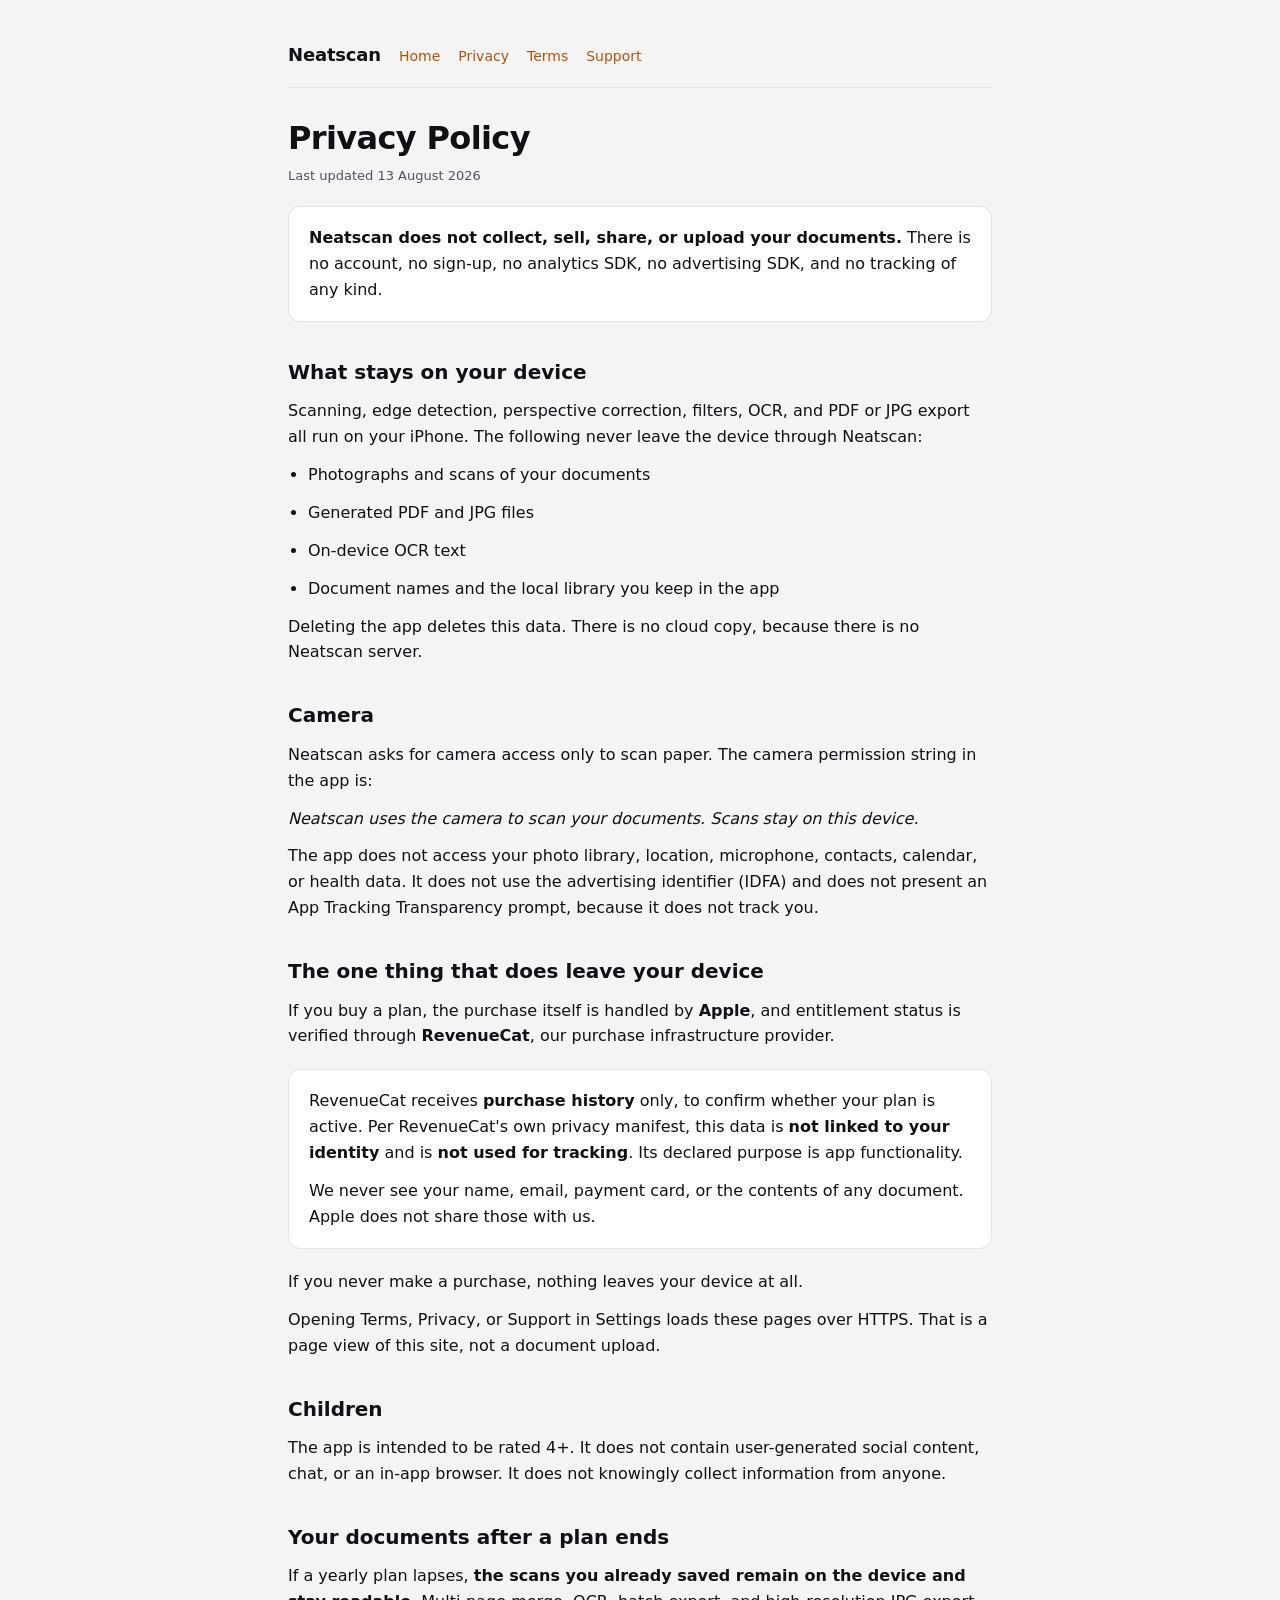
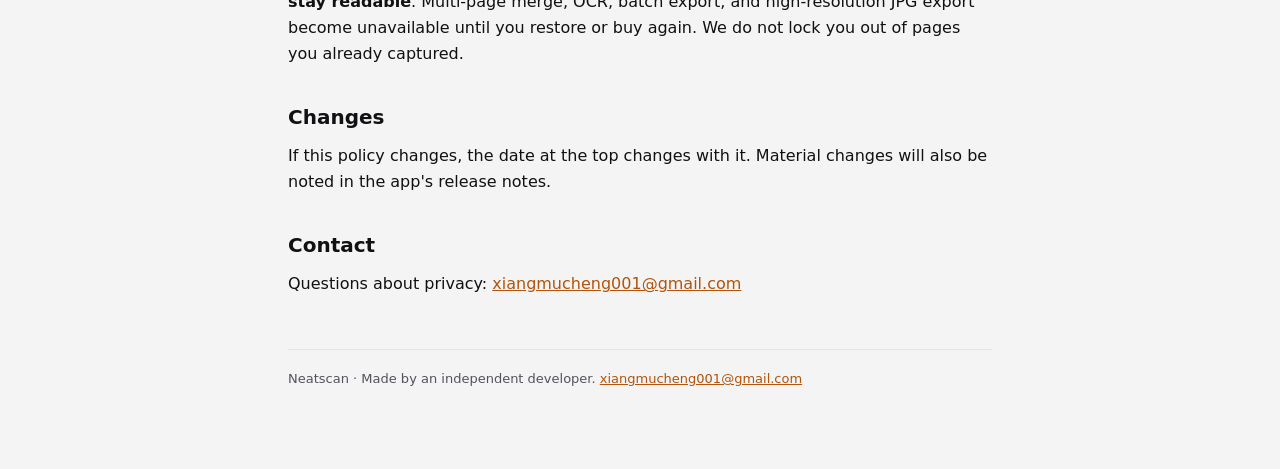
==== privacy.html @ aec73357 "Add Neatscan legal pages (privacy, terms, support)." ====
<!DOCTYPE html><html lang="en"><head><meta charset="utf-8">
<meta name="viewport" content="width=device-width, initial-scale=1">
<title>Privacy Policy · Neatscan</title>
<link rel="stylesheet" href="style.css"></head><body><div class="wrap">
<nav><span class="brand">Neatscan</span>
<a href="index.html">Home</a><a href="privacy.html">Privacy</a><a href="terms.html">Terms</a><a href="support.html">Support</a></nav>
<h1>Privacy Policy</h1>
<p class="updated">Last updated 13 August 2026</p>

<div class="card">
<p><strong>Neatscan does not collect, sell, share, or upload your documents.</strong>
There is no account, no sign-up, no analytics SDK, no advertising SDK, and no tracking of any kind.</p>
</div>

<h2>What stays on your device</h2>
<p>Scanning, edge detection, perspective correction, filters, OCR, and PDF or JPG export all run on your iPhone. The following never leave the device through Neatscan:</p>
<ul>
<li>Photographs and scans of your documents</li>
<li>Generated PDF and JPG files</li>
<li>On-device OCR text</li>
<li>Document names and the local library you keep in the app</li>
</ul>
<p>Deleting the app deletes this data. There is no cloud copy, because there is no Neatscan server.</p>

<h2>Camera</h2>
<p>Neatscan asks for camera access only to scan paper. The camera permission string in the app is:</p>
<p><em>Neatscan uses the camera to scan your documents. Scans stay on this device.</em></p>
<p>The app does not access your photo library, location, microphone, contacts, calendar, or health data. It does not use the advertising identifier (IDFA) and does not present an App Tracking Transparency prompt, because it does not track you.</p>

<h2>The one thing that does leave your device</h2>
<p>If you buy a plan, the purchase itself is handled by <strong>Apple</strong>, and entitlement status is verified through <strong>RevenueCat</strong>, our purchase infrastructure provider.</p>
<div class="card">
<p>RevenueCat receives <strong>purchase history</strong> only, to confirm whether your plan is active.
Per RevenueCat's own privacy manifest, this data is <strong>not linked to your identity</strong> and is
<strong>not used for tracking</strong>. Its declared purpose is app functionality.</p>
<p>We never see your name, email, payment card, or the contents of any document. Apple does not share those with us.</p>
</div>
<p>If you never make a purchase, nothing leaves your device at all.</p>
<p>Opening Terms, Privacy, or Support in Settings loads these pages over HTTPS. That is a page view of this site, not a document upload.</p>

<h2>Children</h2>
<p>The app is intended to be rated 4+. It does not contain user-generated social content, chat, or an in-app browser. It does not knowingly collect information from anyone.</p>

<h2>Your documents after a plan ends</h2>
<p>If a yearly plan lapses, <strong>the scans you already saved remain on the device and stay readable</strong>. Multi-page merge, OCR, batch export, and high-resolution JPG export become unavailable until you restore or buy again. We do not lock you out of pages you already captured.</p>

<h2>Changes</h2>
<p>If this policy changes, the date at the top changes with it. Material changes will also be noted in the app's release notes.</p>

<h2>Contact</h2>
<p>Questions about privacy: <a href="mailto:xiangmucheng001@gmail.com">xiangmucheng001@gmail.com</a></p>
<footer>Neatscan · Made by an independent developer.
<a href="mailto:xiangmucheng001@gmail.com">xiangmucheng001@gmail.com</a></footer>
</div></body></html>
---- style.css ----
:root{
  --bg:#F4F4F5;
  --surface:#FFFFFF;
  --ink:#111114;
  --muted:#52525B;
  --accent:#B45309;
  --line:#E4E4E7;
}
@media (prefers-color-scheme:dark){
  :root{
    --bg:#18181B;
    --surface:#27272A;
    --ink:#FFFFFF;
    --muted:#A1A1AA;
    --accent:#F59E0B;
    --line:#3F3F46;
  }
}
*{box-sizing:border-box;margin:0;padding:0}
body{
  background:var(--bg);
  color:var(--ink);
  font-family:-apple-system,BlinkMacSystemFont,"Segoe UI",system-ui,sans-serif;
  line-height:1.62;
  padding:40px 20px 80px;
  -webkit-font-smoothing:antialiased;
}
.wrap{max-width:44rem;margin:0 auto}
nav{
  display:flex;
  gap:18px;
  align-items:baseline;
  flex-wrap:wrap;
  padding-bottom:18px;
  border-bottom:1px solid var(--line);
  margin-bottom:32px;
}
nav .brand{font-weight:700;font-size:18px;letter-spacing:-.01em}
nav a{color:var(--accent);text-decoration:none;font-size:14px;font-weight:500}
nav a:hover{text-decoration:underline}
h1{font-size:32px;font-weight:700;letter-spacing:-.02em;line-height:1.15;margin-bottom:8px}
h2{font-size:20px;font-weight:600;margin:34px 0 10px}
p,li{font-size:16px;color:var(--ink);margin-bottom:12px}
ul{padding-left:20px}
.lede{color:var(--muted);font-size:16px;margin-bottom:6px}
.updated{color:var(--muted);font-size:13px;margin-top:2px}
.card{
  background:var(--surface);
  border:1px solid var(--line);
  border-radius:12px;
  padding:18px 20px;
  margin:20px 0;
}
.card p:last-child,.card li:last-child{margin-bottom:0}
strong{font-weight:700}
a{color:var(--accent)}
footer{
  margin-top:52px;
  padding-top:18px;
  border-top:1px solid var(--line);
  color:var(--muted);
  font-size:13px;
}
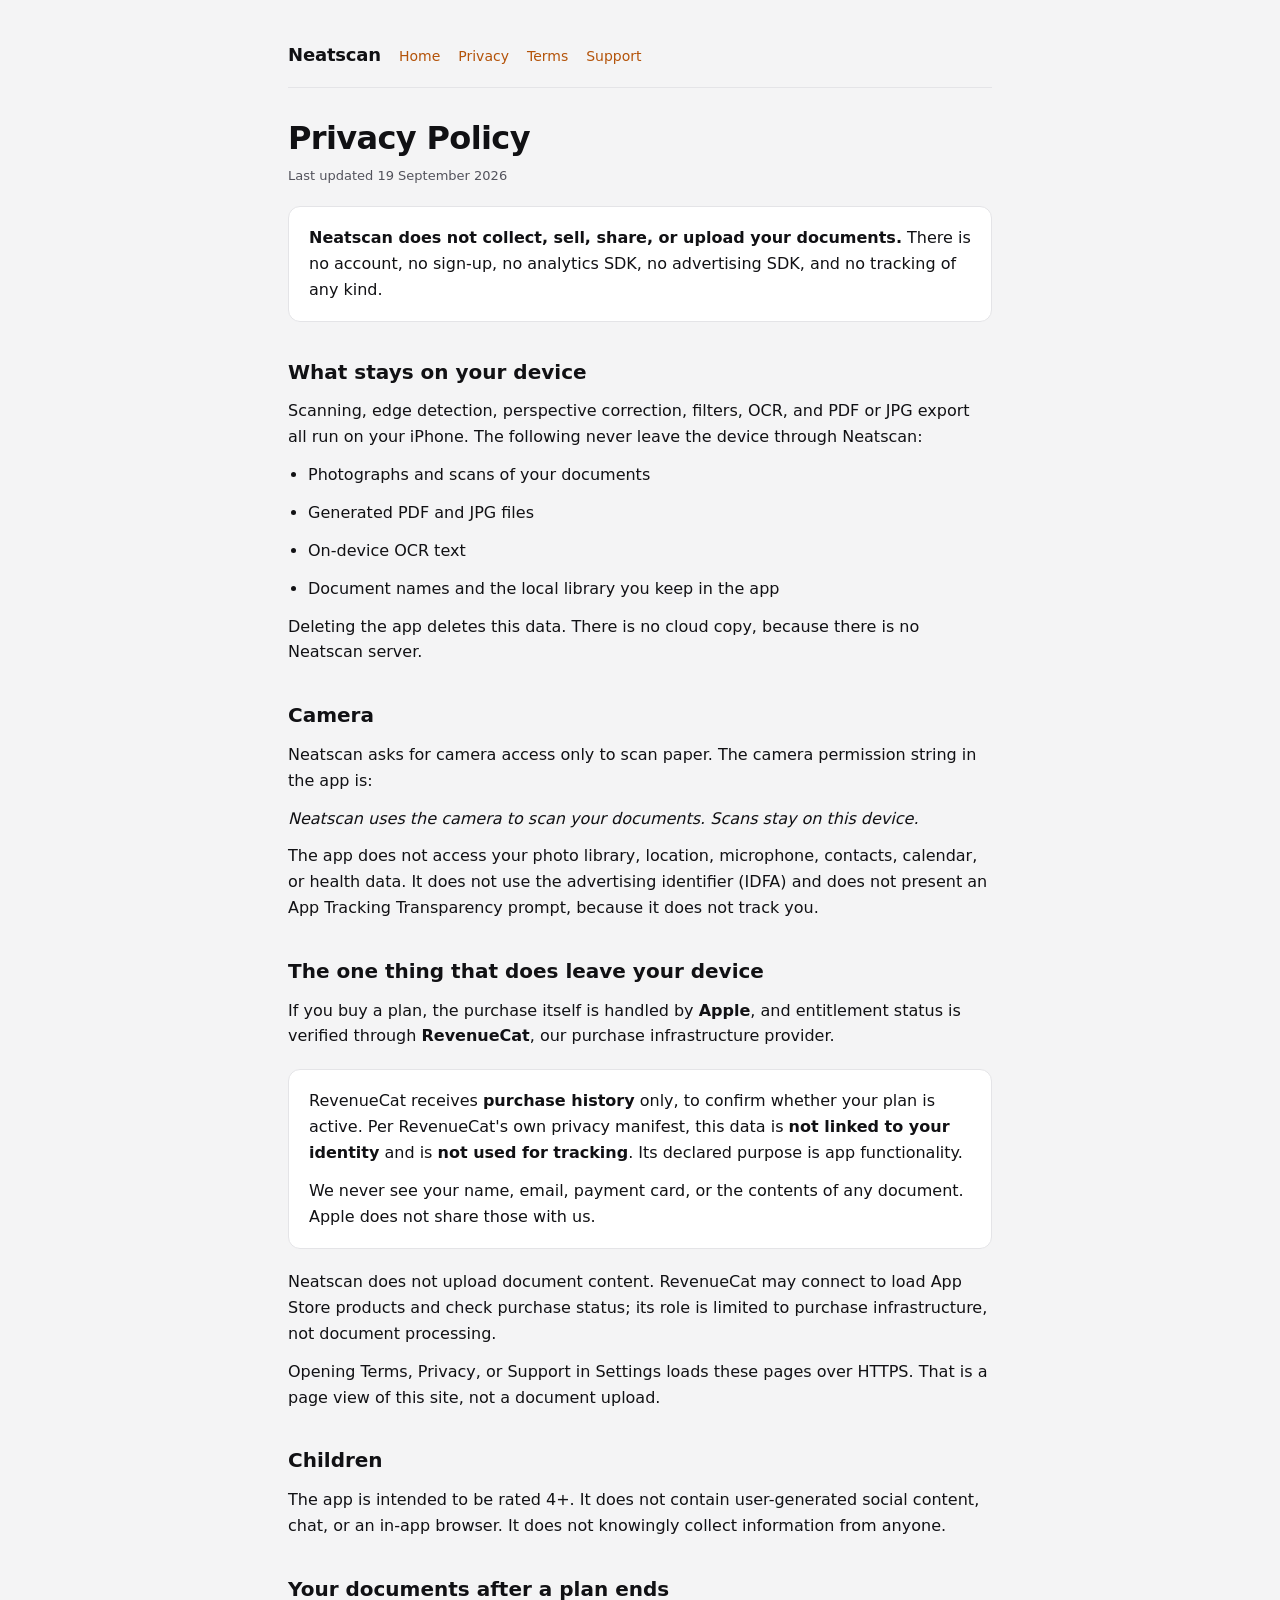
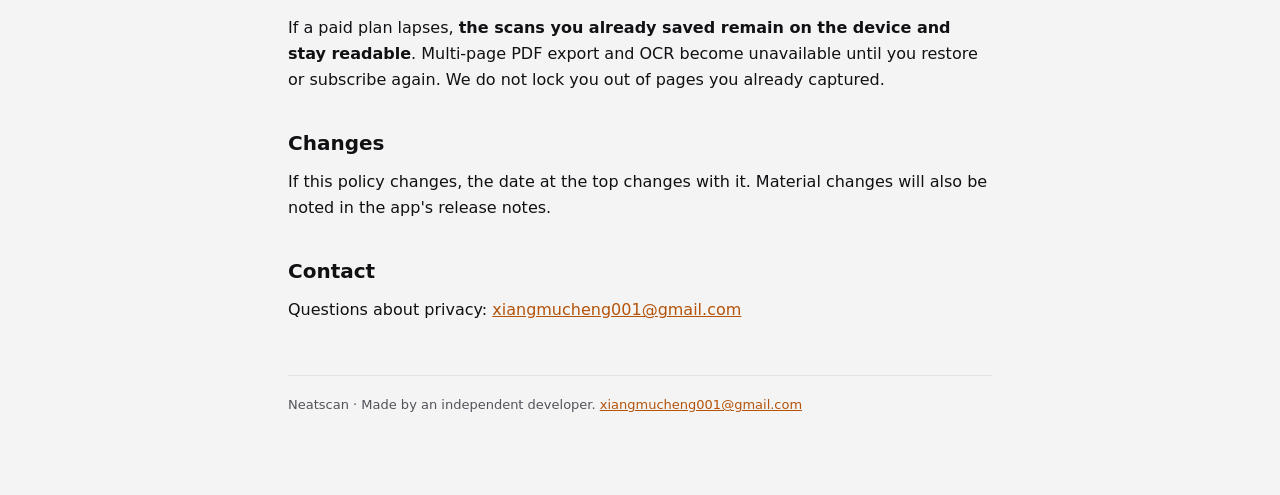
==== commit 9b7200c3: "Align privacy.html with Neatscan v1 two-plan launch" ====
--- a/privacy.html
+++ b/privacy.html
@@ -5,7 +5,7 @@
 <nav><span class="brand">Neatscan</span>
 <a href="index.html">Home</a><a href="privacy.html">Privacy</a><a href="terms.html">Terms</a><a href="support.html">Support</a></nav>
 <h1>Privacy Policy</h1>
-<p class="updated">Last updated 13 August 2026</p>
+<p class="updated">Last updated 19 September 2026</p>
 
 <div class="card">
 <p><strong>Neatscan does not collect, sell, share, or upload your documents.</strong>
@@ -35,14 +35,14 @@
 <strong>not used for tracking</strong>. Its declared purpose is app functionality.</p>
 <p>We never see your name, email, payment card, or the contents of any document. Apple does not share those with us.</p>
 </div>
-<p>If you never make a purchase, nothing leaves your device at all.</p>
+<p>Neatscan does not upload document content. RevenueCat may connect to load App Store products and check purchase status; its role is limited to purchase infrastructure, not document processing.</p>
 <p>Opening Terms, Privacy, or Support in Settings loads these pages over HTTPS. That is a page view of this site, not a document upload.</p>
 
 <h2>Children</h2>
 <p>The app is intended to be rated 4+. It does not contain user-generated social content, chat, or an in-app browser. It does not knowingly collect information from anyone.</p>
 
 <h2>Your documents after a plan ends</h2>
-<p>If a yearly plan lapses, <strong>the scans you already saved remain on the device and stay readable</strong>. Multi-page merge, OCR, batch export, and high-resolution JPG export become unavailable until you restore or buy again. We do not lock you out of pages you already captured.</p>
+<p>If a paid plan lapses, <strong>the scans you already saved remain on the device and stay readable</strong>. Multi-page PDF export and OCR become unavailable until you restore or subscribe again. We do not lock you out of pages you already captured.</p>
 
 <h2>Changes</h2>
 <p>If this policy changes, the date at the top changes with it. Material changes will also be noted in the app's release notes.</p>
